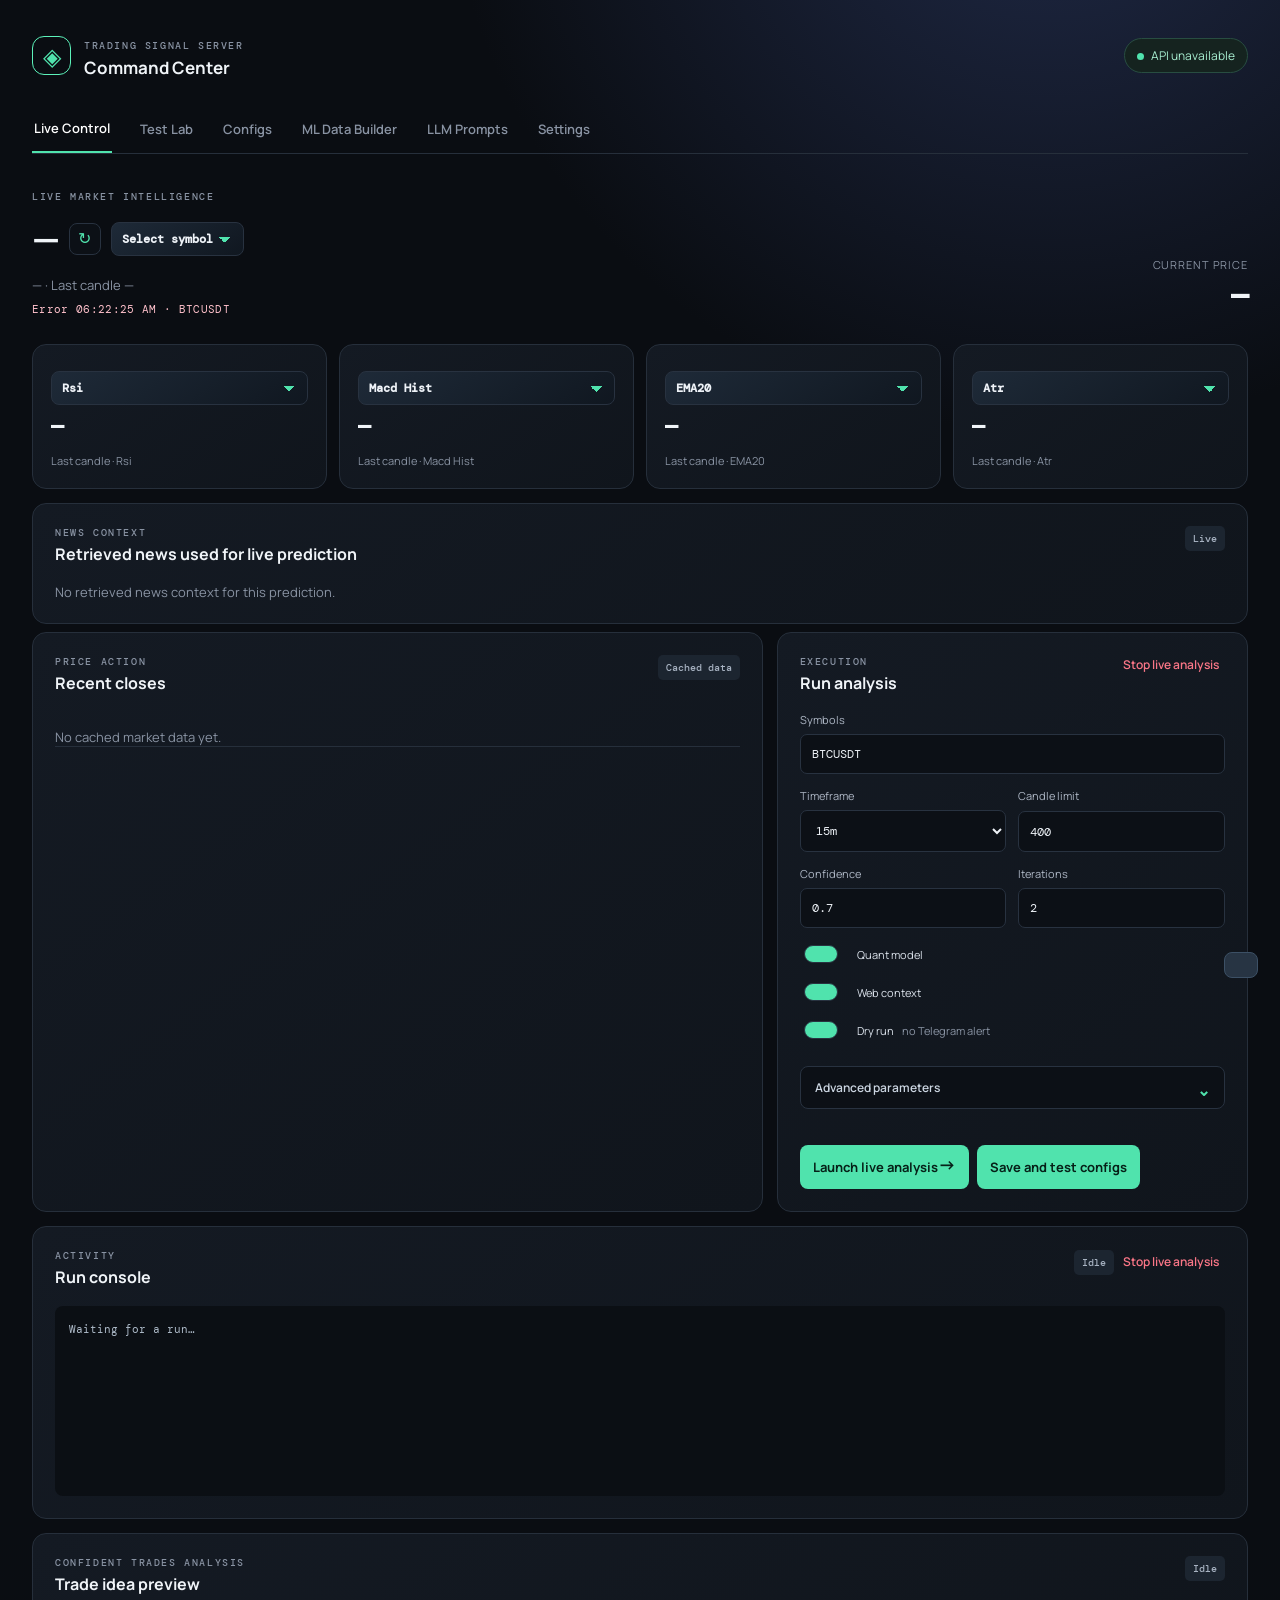
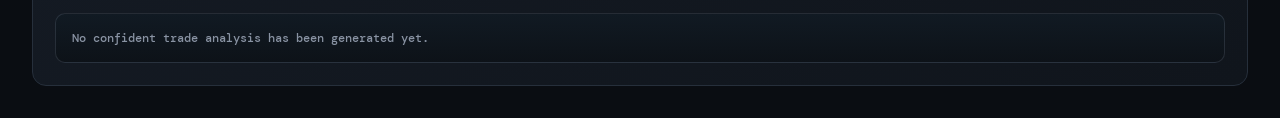
==== dashboard/index.html @ 07261c42 "Update trading signal server" ====
<!doctype html>
<html lang="en">
<head>
  <meta charset="utf-8"><meta name="viewport" content="width=device-width,initial-scale=1">
  <title>Signal Command Center</title><link rel="stylesheet" href="styles.css">
</head>
<body>
  <main class="shell">
    <header><div class="brand"><span class="mark">◈</span><div><small>TRADING SIGNAL SERVER</small><h1>Command Center</h1></div></div><div class="status"><i></i><span id="connection">Syncing</span></div></header>
    <nav class="tabs" aria-label="Primary navigation"><button class="tab active" data-tab="live">Live Control</button><button class="tab" data-tab="test">Test Lab</button><button class="tab" data-tab="configs">Configs</button><button class="tab" data-tab="ml-data">ML Data Builder</button><button class="tab" data-tab="prompts">LLM Prompts</button><button class="tab" data-tab="settings">Settings</button></nav>

    <section class="page active" id="live">
      <div class="hero"><div><p class="eyebrow">LIVE MARKET INTELLIGENCE</p><div class="symbol-picker-row"><h2 id="symbol">—</h2><button id="refresh-dashboard" class="refresh-button" type="button" title="Reload latest data for the selected symbol" aria-label="Reload latest data">↻</button><label class="symbol-select-wrap"><span class="visually-hidden">Choose symbol</span><select id="symbol-selector"><option value="">Select symbol</option></select></label></div><p class="subtitle"><span id="interval">—</span> · Last candle <span id="updated">—</span></p><div class="hero-progress" id="dashboard-loading" hidden><div class="hero-progress-meta"><span id="dashboard-loading-label">Fetching latest data…</span><span id="dashboard-loading-symbol">—</span></div><div class="hero-progress-bar" aria-hidden="true"><div class="hero-progress-fill" id="dashboard-loading-fill"></div></div></div><p class="dashboard-process-status" id="dashboard-process-status" role="status">Process idle.</p></div><div class="price"><span>Current price</span><strong id="price">—</strong></div></div>
      <div class="metrics"><article><label class="symbol-select-wrap metric-select-wrap"><span class="visually-hidden">Choose indicator</span><select class="metric-selector" data-metric-target="rsi" data-default-indicator="rsi"></select></label><strong id="rsi">—</strong><small id="rsi-caption">Last candle · RSI</small></article><article><label class="symbol-select-wrap metric-select-wrap"><span class="visually-hidden">Choose indicator</span><select class="metric-selector" data-metric-target="macd" data-default-indicator="macd_hist"></select></label><strong id="macd">—</strong><small id="macd-caption">Last candle · MACD Histogram</small></article><article><label class="symbol-select-wrap metric-select-wrap"><span class="visually-hidden">Choose indicator</span><select class="metric-selector" data-metric-target="forecast" data-default-indicator="EMA20"></select></label><strong id="forecast">—</strong><small id="forecast-caption">Last candle · EMA20</small></article><article><label class="symbol-select-wrap metric-select-wrap"><span class="visually-hidden">Choose indicator</span><select class="metric-selector" data-metric-target="news-count" data-default-indicator="atr"></select></label><strong id="news-count">—</strong><small id="news-count-caption">Last candle · ATR</small></article></div>
      <section class="card news-card" id="live-news-card"><div class="card-head"><div><p class="eyebrow">NEWS CONTEXT</p><h3>Retrieved news used for live prediction</h3></div><span class="badge">Live</span></div><div class="news-list" id="live-news-list"><p class="subtitle">No retrieved news context yet.</p></div></section>
      <div class="grid"><section class="card chart-card"><div class="card-head"><div><p class="eyebrow">PRICE ACTION</p><h3>Recent closes</h3></div><span class="badge">Cached data</span></div><div id="chart" class="chart"></div></section>
      <section class="card run-card"><div class="card-head"><div><p class="eyebrow">EXECUTION</p><h3>Run analysis</h3></div><button id="stop" class="text-button" type="button" title="Stop the running live analysis process" aria-label="Stop live analysis">Stop live analysis</button></div>
      <form id="live-form" class="form"><label>Symbols<input name="symbols" value="BTCUSDT" placeholder="BTCUSDT, ETHUSDT"></label><div class="pair"><label>Timeframe<select name="interval"><option>15m</option><option>1h</option><option>4h</option><option>1d</option></select></label><label>Candle limit<input name="limit" type="number" value="400" min="50" max="2000"></label></div><div class="pair"><label>Confidence<input name="confidence" type="number" value="0.7" step="0.05" min="0" max="1"></label><label>Iterations<input name="iterations" type="number" value="2" min="1" max="5"></label></div><label class="switch"><input name="quant" type="checkbox" checked><span></span>Quant model</label><label class="switch"><input name="web" type="checkbox" checked><span></span>Web context</label><label class="switch"><input name="dry_run" type="checkbox" checked><span></span>Dry run <em>no Telegram alert</em></label><div class="form-actions"><button class="primary" type="submit">Launch live analysis <b>→</b></button><button class="primary" type="button" id="save-and-test-configs">Save and test configs</button></div></form></section></div>
      <section class="card log-card"><div class="card-head"><div><p class="eyebrow">ACTIVITY</p><h3>Run console</h3></div><div><span id="run-state" class="badge">Idle</span> <button id="stop-console" class="text-button" type="button" title="Stop the running live analysis process" aria-label="Stop live analysis from console">Stop live analysis</button></div></div><pre id="log">Waiting for a run…</pre></section>
      <section class="card telegram-card" id="live-telegram-card">
        <div class="card-head"><div><p class="eyebrow">CONFIDENT TRADES ANALYSIS</p><h3>Trade idea preview</h3></div><span id="telegram-status" class="badge">Idle</span></div>
        <div id="telegram-message" class="telegram-message"><p class="subtitle">No confident trade analysis has been generated yet.</p></div>
      </section>
    </section>

    <section class="page" id="test"><div class="hero"><div><p class="eyebrow">HISTORICAL STRATEGY VALIDATION</p><h2>Test Lab</h2><p class="subtitle">Evaluate historical performance before putting a strategy live.</p><div id="test-config-label" style="font-size:11px;letter-spacing:.12em;text-transform:uppercase;opacity:.72;margin-top:8px;">Config: LIVE</div></div></div><div class="metrics" id="test-metrics"><article><span>Trades</span><strong>—</strong><small>All completed positions</small></article><article><span>Win rate</span><strong>—</strong><small>Historical success rate</small></article><article><span>Total return</span><strong>—</strong><small>Strategy performance</small></article><article><span>Max drawdown</span><strong>—</strong><small>Largest historical decline</small></article></div><div class="grid"><section class="card"><div class="card-head"><div><p class="eyebrow">BACKTEST</p><h3>Run historical test</h3></div></div><form id="test-form" class="form"><label>Symbols<input name="symbols" value="BTCUSDT"></label><div class="pair"><label>Timeframe<select name="interval"><option>15m</option><option selected>1h</option><option>4h</option><option>1d</option></select></label><label>Lookback candles<input name="limit" type="number" value="400" min="50" max="2000"></label></div><div class="form-actions"><button class="primary" type="submit">Run backtest <b>→</b></button><button class="primary" type="button" id="export-test-config">Export config</button><button class="primary" type="button" id="import-test-config">Import config</button></div></form></section><section class="card"><div class="card-head"><div><p class="eyebrow">LATEST RESULT</p><h3>Strategy summary</h3></div></div><div id="summary" class="summary">No saved test result found.</div></section></div></section>

    <section class="page" id="configs"><div class="hero"><div><p class="eyebrow">CONFIGURATIONS</p><h2>Configs</h2><p class="subtitle">Saved test settings can be imported back into the Test Lab.</p></div></div><section class="card"><div class="card-head"><div><p class="eyebrow">CONFIG LIBRARY</p><h3>Saved scenarios</h3></div></div><div id="saved-configs-list" class="summary">No configs saved yet.</div></section></section>

      <section class="page" id="ml-data">
        <div class="hero"><div><p class="eyebrow">ML DATA BUILDER</p><h2>Collected signals</h2><p class="subtitle">Preview, correct, and export signal records for model training.</p></div></div>
        <section class="card"><div class="card-head"><div><p class="eyebrow">DATASET</p><h3>Recent records</h3></div><div><button id="ml-export" class="primary">Export JSON</button></div></div><div id="ml-list" style="padding:12px;max-height:520px;overflow:auto;font-size:13px"></div></section>
      </section>

    <section class="page" id="prompts">
      <div class="hero"><div><p class="eyebrow">LLM PROMPTS</p><h2>Prompt library</h2><p class="subtitle">Browse, edit, and create prompt files for voting models.</p></div></div>
      <div class="grid">
        <section class="card"><div class="card-head"><div><p class="eyebrow">PROMPT FILES</p><h3>Available prompts</h3></div></div><div id="prompt-files-list" class="prompt-files-list"><p class="subtitle">Loading prompt files…</p></div></section>
        <section class="card"><div class="card-head"><div><p class="eyebrow">EDIT PROMPT</p><h3>Selected prompt file</h3></div></div><form id="prompt-file-form" class="form"><label>Prompt file name<input id="prompt-file-name" name="name" placeholder="e.g. base_template.txt"></label><label>Prompt content<textarea id="prompt-file-content" name="content" placeholder="Write or paste prompt text here."></textarea></label><div class="form-actions"><button type="submit" class="primary">Save prompt file</button><button type="button" id="prompt-file-clear" class="text-button">New prompt</button></div></form></section>
      </div>
      <section class="card"><div class="card-head"><div><p class="eyebrow">MODEL MAPPINGS</p><h3>Current voting model settings</h3></div></div><div id="prompt-model-summary" class="prompt-model-summary"><p class="subtitle">Set model names and prompt files in the Live or Test forms, then open this tab to review them.</p></div></section>
    </section>

    <section class="page" id="settings"><div class="hero"><div><p class="eyebrow">LOCAL CONFIGURATION</p><h2>Settings</h2><p class="subtitle">Store credentials locally for OpenRouter and optional Telegram alerts.</p></div></div><section class="card settings-card"><div class="card-head"><div><p class="eyebrow">CREDENTIALS</p><h3>API settings</h3></div><span id="settings-state" class="badge">Not loaded</span></div><form id="settings-form" class="form"><label>OpenRouter API key<input name="openrouter_api_key" type="password" placeholder="Leave blank to keep saved key"></label><label>Telegram bot token <em>optional</em><input name="telegram_bot_token" type="password" placeholder="Leave blank to keep saved token"></label><label>Telegram chat ID <em>optional</em><input name="telegram_chat_id" type="password" placeholder="Leave blank to keep saved chat ID"></label><button class="primary" type="submit">Save settings <b>→</b></button></form></section></section>
  </main><div id="toast"></div><script src="app.js"></script>
</body></html>
---- dashboard/styles.css ----
@import url('https://fonts.googleapis.com/css2?family=DM+Mono:wght@400;500&family=Manrope:wght@400;500;600;700;800&display=swap');
.advanced-title{font-size:13px;margin:20px 0 0;color:#f0f4f8;border-top:1px solid #283240;padding-top:18px}
.advanced-parameters{border:1px solid #283240;border-radius:8px;background:#0c1016}.advanced-parameters summary{list-style:none;cursor:pointer;padding:13px;color:#cbd5e1;font:600 12px Manrope}.advanced-parameters summary::-webkit-details-marker{display:none}.advanced-parameters summary:after{content:'⌄';float:right;color:#50e3ad;font-size:16px;transition:.2s}.advanced-parameters[open] summary:after{transform:rotate(180deg)}.advanced-fields{display:grid;gap:14px;padding:0 14px 14px}.advanced-fields .advanced-title:first-child{margin-top:0}

/* Ensure advanced parameters sit cleanly inside forms with consistent spacing */
#live-form .advanced-parameters, #test-form .advanced-parameters {
	margin: 10px 0 12px;
	width: 100%;
}
#live-form .advanced-parameters summary, #test-form .advanced-parameters summary {
	display: block;
	padding: 12px 14px;
	margin: 0;
	border-radius: 8px;
	background: transparent;
}
.form .advanced-fields{padding:10px 12px}
.form-actions{margin-top:10px}

/* Manage button row inside advanced parameters */
.advanced-parameters .manage-row{display:flex;justify-content:flex-end;margin:10px 12px 6px}
.advanced-parameters .manage-row .text-button{padding:8px 12px}
.run-running .hero,.run-running #test-debug{border-color:#8a7dff;box-shadow:0 0 0 1px #8a7dff33}.run-running #test-debug-state{background:#302d5c;color:#c4c0ff}.run-completed .hero,.run-completed #test-debug{border-color:#50e3ad;box-shadow:0 0 0 1px #50e3ad33}.run-completed #test-debug-state{background:#15382d;color:#a8efd1}.run-failed .hero,.run-failed #test-debug{border-color:#fa7687;box-shadow:0 0 0 1px #fa768733}.run-failed #test-debug-state{background:#48212a;color:#ffc1cb}.run-stopped .hero,.run-stopped #test-debug{border-color:#8b7ae6;box-shadow:0 0 0 1px rgba(139,122,230,.25)}.run-stopped #test-debug-state{background:#2d2a3f;color:#dac8ff}
.test-details-card{margin:14px 0}.summary-row{display:grid;gap:4px;padding:10px 0;border-bottom:1px solid #262f3b}.summary-row:last-child{border-bottom:0}.summary-row span{font-size:10px;text-transform:uppercase;letter-spacing:.08em;color:#8993a3}.summary-row b{display:block;color:#f0f4f8}.summary-row small{display:block;color:#8993a3;line-height:1.4;margin-top:1px}.detail-controls{display:grid;grid-template-columns:1.4fr repeat(3,1fr);gap:16px;margin:8px 0 18px}.detail-controls label{font-size:11px;color:#aeb7c5;display:grid;gap:8px}.detail-controls input,.detail-controls select{width:100%;color:#eef2f7;background:#0c1016;border:1px solid #283240;border-radius:8px;padding:11px 12px;font:12px 'DM Mono';outline:none}.detail-controls select{appearance:none;background-color:#151d28;background-image:linear-gradient(45deg,transparent 50%,#50e3ad 50%),linear-gradient(135deg,#50e3ad 50%,transparent 50%),linear-gradient(145deg,#1e2a38,#101720);background-position:calc(100% - 18px) 17px,calc(100% - 12px) 17px,0 0;background-size:6px 6px,6px 6px,100% 100%;background-repeat:no-repeat;padding:12px 38px 12px 14px;border-color:#3a4a5f;box-shadow:inset 0 1px 0 #ffffff08}.detail-controls input:focus,.detail-controls select:focus{border-color:#50e3ad;box-shadow:0 0 0 2px #50e3ad22}.test-details-card canvas{width:100%;height:360px;display:block;background:#0b0f14;border:1px solid #262f3b;border-radius:8px;margin-top:14px}
:root{--bg:#0a0d12;--panel:#11161e;--line:#262f3b;--muted:#8993a3;--text:#f0f4f8;--mint:#50e3ad;--violet:#8a7dff;--red:#fa7687}*{box-sizing:border-box}body{margin:0;background:radial-gradient(circle at 82% -10%,#202a48 0,transparent 28%),var(--bg);color:var(--text);font-family:Manrope,Arial,sans-serif}.shell{max-width:1360px;margin:auto;padding:32px}header{display:flex;justify-content:space-between;align-items:center;margin-bottom:40px}.brand{display:flex;align-items:center;gap:13px}.mark{display:grid;place-items:center;width:39px;height:39px;border:1px solid #5cf2ba;border-radius:12px;color:var(--mint);font-size:24px}.brand small,.eyebrow{font:500 10px 'DM Mono';letter-spacing:.16em;color:#8993a3;margin:0}.brand h1{font-size:17px;margin:2px 0 0}.status{font-size:12px;background:#15231f;border:1px solid #284d41;color:#a8efd1;padding:8px 12px;border-radius:50px}.status i{display:inline-block;width:7px;height:7px;border-radius:50%;background:var(--mint);margin-right:7px}.tabs{border-bottom:1px solid var(--line);display:flex;gap:26px;margin-bottom:36px}.tab{font:600 13px Manrope;border:0;background:transparent;padding:0 2px 14px;color:var(--muted);cursor:pointer}.tab.active{color:#fff;border-bottom:2px solid var(--mint)}.page{display:none}.page.active{display:block}.hero{display:flex;justify-content:space-between;align-items:end;margin-bottom:28px}.hero h2{font-size:36px;letter-spacing:-.04em;margin:5px 0}.subtitle{color:var(--muted);margin:0;font-size:13px}.hero-progress{margin-top:10px;display:grid;gap:7px;max-width:560px;padding:10px 12px;border:1px solid rgba(80,227,173,.2);background:rgba(12,16,22,.72);border-radius:10px}.hero-progress-meta{display:flex;justify-content:space-between;align-items:center;gap:10px;color:#cbd5e1;font:600 11px 'DM Mono';text-transform:uppercase;letter-spacing:.08em}.hero-progress-meta span:last-child{color:#50e3ad}.hero-progress-bar{height:8px;border-radius:999px;overflow:hidden;background:#1c2530;border:1px solid #283240}.hero-progress-fill{width:0;height:100%;border-radius:inherit;background:linear-gradient(90deg,#50e3ad 0%,#8a7dff 100%);transition:width .2s ease}.price{text-align:right}.price span,.metrics span{font-size:11px;text-transform:uppercase;letter-spacing:.08em;color:var(--muted)}.price strong{display:block;font:700 29px 'DM Mono';margin-top:4px}.metrics{display:grid;grid-template-columns:repeat(4,1fr);gap:12px;margin-bottom:14px}.metrics article,.card{background:linear-gradient(145deg,#141a23,#10151c);border:1px solid var(--line);border-radius:14px}.metrics article{padding:18px}.metrics strong{display:block;font:700 21px 'DM Mono';margin:9px 0 6px}.metrics small{font-size:11px;color:var(--muted)}.grid{display:grid;grid-template-columns:1.55fr 1fr;gap:14px}.card{padding:22px}.card-head{display:flex;justify-content:space-between;align-items:start;margin-bottom:18px}.card h3{font-size:16px;margin:4px 0 0}.badge{font:500 10px 'DM Mono';color:#a8b3c2;background:#1c2530;padding:6px 8px;border-radius:5px}.chart{display:flex;flex-direction:column;gap:12px;padding:16px 0 0;border-bottom:1px solid var(--line)}.chart-meta{display:flex;justify-content:space-between;align-items:center;gap:12px;color:var(--muted);font:10px 'DM Mono';text-transform:uppercase}.chart-price-labels{display:flex;justify-content:flex-end;gap:12px;flex:1;flex-wrap:wrap}.chart-price-labels span{white-space:nowrap}.chart-frame{font-size:11px;color:#cbd5e1}.chart-body{height:220px;display:flex;align-items:end;gap:3px;border-bottom:1px solid var(--line);padding-bottom:4px}.bar{flex:1;min-width:3px;background:linear-gradient(#8a7dff,#5149a8);border-radius:2px 2px 0 0;opacity:.9}.chart-xaxis{display:flex;justify-content:space-between;gap:3px;color:var(--muted);font:10px 'DM Mono';text-transform:none}.chart-xaxis span{white-space:nowrap;opacity:.85}.form{display:grid;gap:14px}.form label{font-size:11px;color:#aeb7c5;display:grid;gap:7px}.form input,.form select{width:100%;color:#eef2f7;background:#0c1016;border:1px solid #283240;border-radius:7px;padding:11px;font:12px 'DM Mono';outline:none}.form input:focus,.form select:focus{border-color:#7e73e8}.pair{display:grid;grid-template-columns:1fr 1fr;gap:12px}.switch{display:flex!important;align-items:center;grid-template-columns:unset!important;gap:8px!important;color:#dbe2eb!important}.switch input{width:34px!important;height:18px;appearance:none;border-radius:20px!important;background:#26303d!important;padding:0!important}.switch input:checked{background:var(--mint)!important}.switch em{font-style:normal;color:var(--muted)}.primary{border:0;border-radius:8px;background:var(--mint);color:#062118;font:700 13px Manrope;padding:13px;cursor:pointer}.primary b{float:right;font-size:18px;line-height:12px}.text-button{border:0;background:transparent;color:var(--red);font:600 12px Manrope;cursor:pointer}.log-card{margin-top:14px}pre{height:190px;overflow:auto;margin:0;padding:14px;background:#0b0f14;border-radius:8px;color:#aebbc9;font:11px/1.7 'DM Mono';white-space:pre-wrap}.summary{font-size:13px;line-height:2;color:#bcc5d1}.summary b{color:#fff}#toast{position:fixed;right:22px;bottom:22px;background:#273443;border:1px solid #3c5065;padding:12px 16px;border-radius:8px;font-size:12px;transform:translateY(100px);transition:.25s}@media(max-width:760px){.shell{padding:20px}.metrics,.grid{grid-template-columns:1fr 1fr}.grid{display:grid}.chart-card{grid-column:span 2}.hero h2{font-size:28px}.price strong{font-size:18px}}@media(max-width:480px){.metrics,.grid{grid-template-columns:1fr}.chart-card{grid-column:auto}.hero{align-items:start;gap:16px}.price{padding-top:17px}.pair{grid-template-columns:1fr}.status{display:none}}#summary.summary{display:grid;gap:10px;line-height:1.35;color:#bcc5d1}.summary .summary-row{display:grid;gap:3px;padding:10px 12px;background:#0c1016;border:1px solid #262f3b;border-radius:8px}.summary .summary-row span{font:500 10px 'DM Mono';text-transform:uppercase;letter-spacing:.08em;color:#8993a3}.summary .summary-row b{font:700 15px 'DM Mono';color:#f0f4f8}.summary .summary-row small{font-size:11px;line-height:1.35;color:#8993a3}
#summary .summary-row{margin:0 0 10px;padding:10px 12px;background:#0c1016;border:1px solid #262f3b;border-radius:8px;line-height:1.35}#summary .summary-row span{display:inline-block;margin-bottom:4px;font:500 10px 'DM Mono';text-transform:uppercase;letter-spacing:.08em;color:#8993a3}#summary .summary-row b{display:inline-block;margin-bottom:3px;font:700 15px 'DM Mono';color:#f0f4f8}#summary .summary-row small{display:inline-block;font-size:11px;line-height:1.35;color:#8993a3}
#summary .summary-row p{display:block;margin:0;line-height:1.2}#summary .summary-row p span{margin:0 3px 0 0}#summary .summary-row p b{margin:0;white-space:nowrap}
#test-debug-log{display:block;max-height:260px;overflow-y:auto;padding:12px;background:#0b0f14;border:1px solid rgba(148,163,184,.18);border-radius:8px;color:#aebbc9;font:11px/1.7 'DM Mono';white-space:pre-wrap;scrollbar-width:thin;scrollbar-color:#3a4a5f #11161e}#test-debug-log::-webkit-scrollbar{width:8px}#test-debug-log::-webkit-scrollbar-thumb{background:#3a4a5f;border-radius:999px}#test-debug-log::-webkit-scrollbar-track{background:#11161e}
.news-card{margin-top:14px;margin-bottom:8px;max-height:320px}.trade-news{margin-top:18px;border-top:1px solid #262f3b;padding-top:16px}.news-list{display:grid;gap:10px;max-height:220px;overflow-y:auto;padding-right:6px;scrollbar-width:thin;scrollbar-color:#3a4a5f #11161e}.news-list::-webkit-scrollbar{width:8px}.news-list::-webkit-scrollbar-thumb{background:#3a4a5f;border-radius:999px}.news-list::-webkit-scrollbar-track{background:#11161e}.news-item{background:#0c1016;border:1px solid #262f3b;border-radius:8px;padding:12px}.news-item a{display:block;color:#f0f4f8;font-weight:700;text-decoration:none;line-height:1.35}.news-item a:hover{color:#50e3ad}.news-item small{display:block;margin:5px 0;color:#8993a3;font:11px 'DM Mono'}.news-item p{margin:0;color:#bcc5d1;font-size:12px;line-height:1.45}.telegram-card{margin-top:14px}.telegram-message{padding:14px 16px;border:1px solid rgba(148,163,184,.18);border-radius:10px;background:linear-gradient(180deg,#111a23,#0d1218);color:#ecf6ff;font:500 13px/1.7 'DM Mono',monospace;white-space:pre-wrap;word-break:break-word}.telegram-message b{color:#f0f4f8}.telegram-message .subtitle{font-size:12px}.telegram-message .telegram-empty{color:#8993a3}
.settings-card{max-width:720px}.settings-card em{font-style:normal;color:#8993a3;font-size:11px}
.dashboard-process-status{margin:8px 0 0;color:#8993a3;font:11px 'DM Mono';letter-spacing:.03em}.dashboard-process-status[data-state="running"]{color:#c4c0ff}.dashboard-process-status[data-state="complete"]{color:#a8efd1}.dashboard-process-status[data-state="error"]{color:#ffc1cb}
.field-warning{border-color:#fa7687!important;box-shadow:0 0 0 2px #fa768722!important;opacity:.65}.field-muted{color:#8993a3!important}.field-error{border-color:#fa7687!important;box-shadow:0 0 0 2px #fa768733!important}.field-error-label{color:#ffc1cb!important}

/* Default hint displayed under parameter labels */
.default-hint{display:block;color:#8993a3;font-size:11px;margin-top:6px}
.field-required .default-hint{color:#ffc1cb}

/* Asterisk marker for fields without defaults */
.required-star{color:#fa7687;font-weight:700;margin-left:6px;font-size:14px}

/* For labels with required markers, preserve standard label layout
	and use .label-title to keep the title+star on one row. This ensures
	the default hint and input remain stacked below the title. */
label.has-required{display:grid;gap:7px}

/* Title wrapper inside labels: keep title+star on single inline row */
.label-title{display:inline-flex;align-items:center;gap:6px}

/* Prompt editor */
.prompt-files-list{padding:12px;max-height:520px;overflow:auto;font-size:13px}
.prompt-file-row{display:flex;gap:8px;align-items:center;padding:8px;border-bottom:1px solid #262f3b}
.prompt-file-row .secondary{background:#151d28;border:1px solid #3a4a5f;padding:6px 10px;border-radius:8px;color:#50e3ad}
.prompt-file-row .text-button{background:transparent;border:0;color:#8993a3}
.prompt-model-summary{padding:12px}
.form-actions{display:flex;gap:8px;align-items:center}
.form textarea{min-height:220px;resize:vertical;padding:12px;border-radius:8px}

/* Top action row used above forms */
/* removed form-top-actions positioning so buttons inside forms keep original layout */
.symbol-picker-row{display:flex;align-items:center;gap:10px;flex-wrap:wrap;margin:6px 0 8px}.refresh-button{display:inline-grid;place-items:center;width:32px;height:32px;border:1px solid #283240;border-radius:8px;background:#0c1016;color:#50e3ad;cursor:pointer;font-size:16px;line-height:1}.refresh-button:hover{border-color:#50e3ad;box-shadow:0 0 0 2px #50e3ad22}.refresh-button:active{transform:translateY(1px)}.symbol-select-wrap{display:flex;align-items:center}.symbol-select-wrap select{background:#0c1016;border:1px solid #283240;border-radius:8px;padding:8px 30px 8px 10px;color:#eef2f7;font:600 12px 'DM Mono';outline:none;appearance:none;background-image:linear-gradient(45deg,transparent 50%,#50e3ad 50%),linear-gradient(135deg,#50e3ad 50%,transparent 50%),linear-gradient(145deg,#1e2a38,#101720);background-position:calc(100% - 18px) 14px,calc(100% - 12px) 14px,0 0;background-size:6px 6px,6px 6px,100% 100%;background-repeat:no-repeat}.symbol-select-wrap select:focus{border-color:#50e3ad;box-shadow:0 0 0 2px #50e3ad22}.metric-select-wrap{margin-top:8px;width:100%}.metric-select-wrap select{width:100%}.visually-hidden{position:absolute!important;width:1px;height:1px;padding:0;margin:-1px;overflow:hidden;clip:rect(0,0,0,0);white-space:nowrap;border:0}
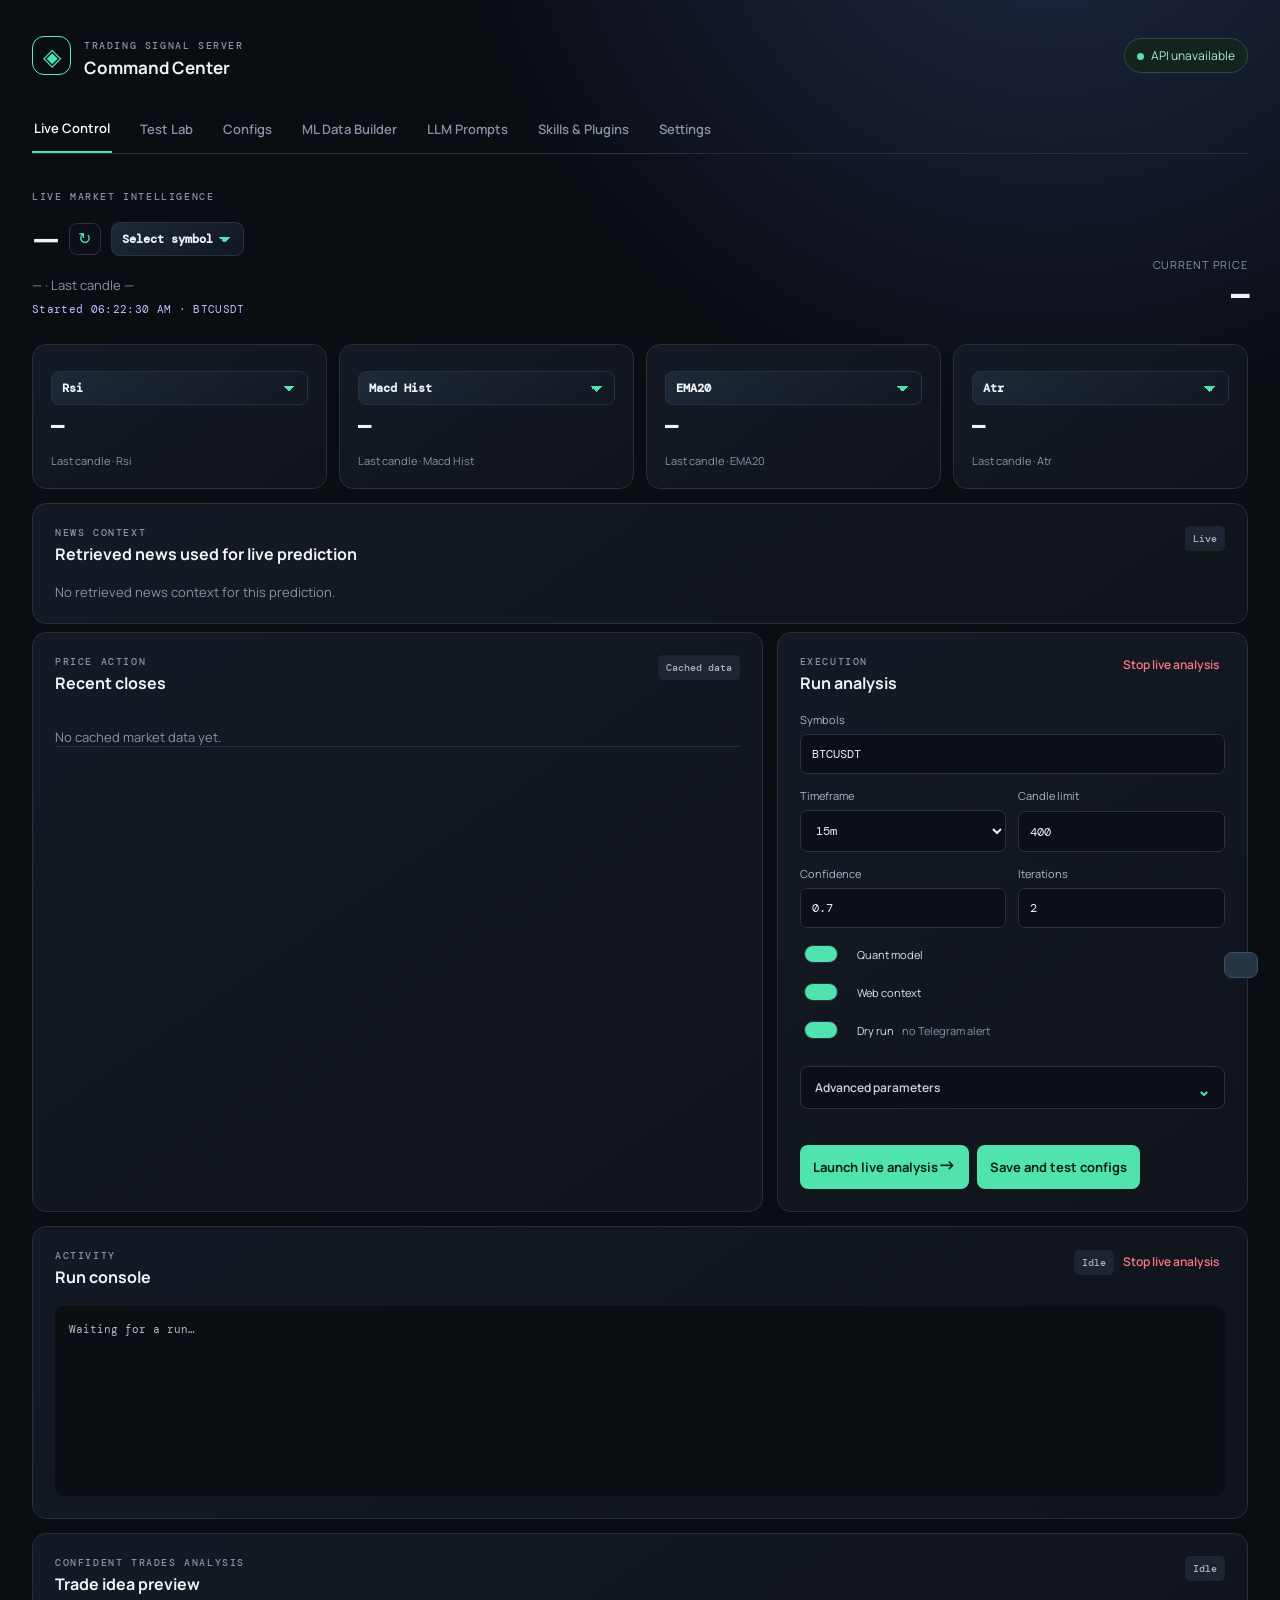
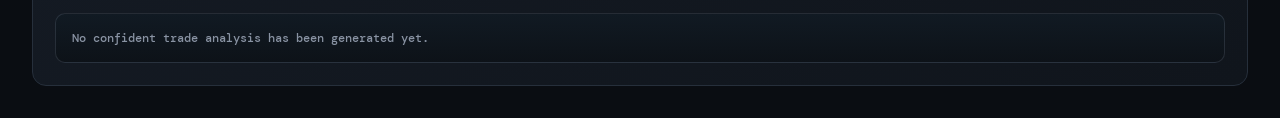
==== commit 43aa411f: "Prepare v2 model workflows and backtesting Add Jev typed Fibonacci decisions, extensible plugins and" ====
--- a/dashboard/index.html
+++ b/dashboard/index.html
@@ -7,7 +7,7 @@
 <body>
   <main class="shell">
     <header><div class="brand"><span class="mark">◈</span><div><small>TRADING SIGNAL SERVER</small><h1>Command Center</h1></div></div><div class="status"><i></i><span id="connection">Syncing</span></div></header>
-    <nav class="tabs" aria-label="Primary navigation"><button class="tab active" data-tab="live">Live Control</button><button class="tab" data-tab="test">Test Lab</button><button class="tab" data-tab="configs">Configs</button><button class="tab" data-tab="ml-data">ML Data Builder</button><button class="tab" data-tab="prompts">LLM Prompts</button><button class="tab" data-tab="settings">Settings</button></nav>
+    <nav class="tabs" aria-label="Primary navigation"><button class="tab active" data-tab="live">Live Control</button><button class="tab" data-tab="test">Test Lab</button><button class="tab" data-tab="configs">Configs</button><button class="tab" data-tab="ml-data">ML Data Builder</button><button class="tab" data-tab="prompts">LLM Prompts</button><button class="tab" data-tab="extensions">Skills &amp; Plugins</button><button class="tab" data-tab="settings">Settings</button></nav>
 
     <section class="page active" id="live">
       <div class="hero"><div><p class="eyebrow">LIVE MARKET INTELLIGENCE</p><div class="symbol-picker-row"><h2 id="symbol">—</h2><button id="refresh-dashboard" class="refresh-button" type="button" title="Reload latest data for the selected symbol" aria-label="Reload latest data">↻</button><label class="symbol-select-wrap"><span class="visually-hidden">Choose symbol</span><select id="symbol-selector"><option value="">Select symbol</option></select></label></div><p class="subtitle"><span id="interval">—</span> · Last candle <span id="updated">—</span></p><div class="hero-progress" id="dashboard-loading" hidden><div class="hero-progress-meta"><span id="dashboard-loading-label">Fetching latest data…</span><span id="dashboard-loading-symbol">—</span></div><div class="hero-progress-bar" aria-hidden="true"><div class="hero-progress-fill" id="dashboard-loading-fill"></div></div></div><p class="dashboard-process-status" id="dashboard-process-status" role="status">Process idle.</p></div><div class="price"><span>Current price</span><strong id="price">—</strong></div></div>
@@ -41,6 +41,22 @@
       <section class="card"><div class="card-head"><div><p class="eyebrow">MODEL MAPPINGS</p><h3>Current voting model settings</h3></div></div><div id="prompt-model-summary" class="prompt-model-summary"><p class="subtitle">Set model names and prompt files in the Live or Test forms, then open this tab to review them.</p></div></section>
     </section>
 
-    <section class="page" id="settings"><div class="hero"><div><p class="eyebrow">LOCAL CONFIGURATION</p><h2>Settings</h2><p class="subtitle">Store credentials locally for OpenRouter and optional Telegram alerts.</p></div></div><section class="card settings-card"><div class="card-head"><div><p class="eyebrow">CREDENTIALS</p><h3>API settings</h3></div><span id="settings-state" class="badge">Not loaded</span></div><form id="settings-form" class="form"><label>OpenRouter API key<input name="openrouter_api_key" type="password" placeholder="Leave blank to keep saved key"></label><label>Telegram bot token <em>optional</em><input name="telegram_bot_token" type="password" placeholder="Leave blank to keep saved token"></label><label>Telegram chat ID <em>optional</em><input name="telegram_chat_id" type="password" placeholder="Leave blank to keep saved chat ID"></label><button class="primary" type="submit">Save settings <b>→</b></button></form></section></section>
+    <section class="page" id="extensions">
+      <div class="hero"><div><p class="eyebrow">EXTENSION CATALOG</p><h2>Skills &amp; Plugins</h2><p class="subtitle">Search available inference plugins, preprocessing plugins, and additive prompt skills.</p></div></div>
+      <section class="card extension-controls">
+        <label class="extension-search-label" for="extension-search">Search catalog</label>
+        <input id="extension-search" type="search" placeholder="Search by name, type, or description">
+        <div class="extension-filters" role="group" aria-label="Filter catalog">
+          <button type="button" class="extension-filter active" data-extension-filter="all">All</button>
+          <button type="button" class="extension-filter" data-extension-filter="inference">Inference</button>
+          <button type="button" class="extension-filter" data-extension-filter="preprocessor">Preprocessing</button>
+          <button type="button" class="extension-filter" data-extension-filter="skill">Skills</button>
+        </div>
+        <p id="extension-count" class="subtitle" role="status">Open this tab to load available extensions.</p>
+      </section>
+      <div id="extension-list" class="extension-list" aria-live="polite"></div>
+    </section>
+
+    <section class="page" id="settings"><div class="hero"><div><p class="eyebrow">LOCAL CONFIGURATION</p><h2>Settings</h2><p class="subtitle">Store OpenRouter and optional direct TypeSafe Jev credentials locally, with optional Telegram alerts.</p></div></div><section class="card settings-card"><div class="card-head"><div><p class="eyebrow">CREDENTIALS</p><h3>API settings</h3></div><span id="settings-state" class="badge">Not loaded</span></div><form id="settings-form" class="form"><label>OpenRouter API key<input name="openrouter_api_key" type="password" placeholder="Leave blank to keep saved key"></label><label>TypeSafe API key for direct Jev<input name="typesafe_api_key" type="password" placeholder="Leave blank to keep saved key"></label><label>Telegram bot token <em>optional</em><input name="telegram_bot_token" type="password" placeholder="Leave blank to keep saved token"></label><label>Telegram chat ID <em>optional</em><input name="telegram_chat_id" type="password" placeholder="Leave blank to keep saved chat ID"></label><button class="primary" type="submit">Save settings <b>→</b></button></form></section></section>
   </main><div id="toast"></div><script src="app.js"></script>
 </body></html>
--- a/dashboard/styles.css
+++ b/dashboard/styles.css
@@ -16,6 +16,9 @@
 }
 .form .advanced-fields{padding:10px 12px}
 .form-actions{margin-top:10px}
+.form select[multiple]{min-height:112px;padding:8px;appearance:auto;background:#0c1016}
+.form select[multiple] option{padding:5px}
+.model-selection{display:grid;gap:8px;min-width:0}.model-choice-list{display:grid;grid-template-columns:repeat(2,minmax(0,1fr));gap:4px 8px;min-width:0;margin:0;padding:8px;border:1px solid #283240;border-radius:7px}.model-choice-list legend{padding:0 4px;color:#8993a3;font-size:10px}.model-choice-list label{display:flex!important;align-items:flex-start;gap:6px!important;min-width:0;color:#cbd5e1!important;font-size:10px!important;line-height:1.35;cursor:pointer}.model-choice-list input{flex:0 0 14px;width:14px!important;height:14px;margin:0;accent-color:#50e3ad}.model-choice-list span{overflow-wrap:anywhere}
 
 /* Manage button row inside advanced parameters */
 .advanced-parameters .manage-row{display:flex;justify-content:flex-end;margin:10px 12px 6px}
@@ -55,6 +58,11 @@
 .form-actions{display:flex;gap:8px;align-items:center}
 .form textarea{min-height:220px;resize:vertical;padding:12px;border-radius:8px}
 
+.extension-controls{display:grid;gap:12px;margin-bottom:14px}.extension-search-label{font-size:11px;color:#aeb7c5}.extension-controls input{width:100%;padding:12px;color:#eef2f7;background:#0c1016;border:1px solid #283240;border-radius:8px;font:12px 'DM Mono';outline:none}.extension-controls input:focus{border-color:var(--mint);box-shadow:0 0 0 2px #50e3ad22}.extension-filters{display:flex;gap:8px;flex-wrap:wrap}.extension-filter,.extension-actions .secondary{padding:8px 11px;background:#151d28;border:1px solid #3a4a5f;border-radius:8px;color:#cbd5e1;font:600 11px Manrope;cursor:pointer}.extension-filter.active,.extension-filter:hover,.extension-actions .secondary:hover{border-color:var(--mint);color:var(--mint)}.extension-list{display:grid;grid-template-columns:repeat(2,minmax(0,1fr));gap:14px}.extension-card{min-width:0}.extension-card-heading{display:flex;justify-content:space-between;align-items:center;gap:10px}.extension-card-heading h3{margin:0;overflow-wrap:anywhere}.extension-description{color:#aeb7c5;font-size:12px;line-height:1.6}.extension-compatibility{margin:8px 0;color:var(--mint);font-size:11px;line-height:1.5}.extension-docs{border-top:1px solid var(--line);padding-top:12px;color:#cbd5e1;font-size:12px}.extension-docs summary{cursor:pointer;color:var(--mint)}.extension-docs pre{height:auto;max-height:300px;margin-top:10px;line-height:1.6}.extension-actions{display:flex;gap:8px;flex-wrap:wrap;margin-top:16px}.extension-actions .text-button{color:var(--muted)}.extension-actions .text-button:hover{color:var(--mint)}.extension-empty{grid-column:1/-1;color:var(--muted)}
+@media(max-width:760px){.tabs{gap:16px;overflow-x:auto;white-space:nowrap}.extension-list{grid-template-columns:1fr}}
+
+.model-picker{position:relative}.model-picker-toggle{position:relative;width:100%;height:56px;padding:7px 34px 7px 11px;display:block;text-align:left;background:#0c1016;border:1px solid #3a4a5f;border-radius:8px;color:#eef2f7;cursor:pointer;white-space:normal;overflow:hidden;line-height:1.35;transition:border-color .15s,box-shadow .15s}.model-picker-toggle:after{content:'▾';position:absolute;right:12px;top:50%;color:#50e3ad;font-size:14px;transform:translateY(-55%);transition:transform .15s}.model-picker-toggle:hover,.model-picker.is-open .model-picker-toggle{border-color:#50e3ad;box-shadow:0 0 0 2px #50e3ad22}.model-picker.is-open .model-picker-toggle:after{transform:translateY(-45%) rotate(180deg)}.model-picker-menu{display:none;position:absolute;z-index:5;top:calc(100% + 6px);left:0;right:0;max-height:245px;overflow-y:auto;padding:5px;background:#11161e;border:1px solid #3a4a5f;border-radius:8px;box-shadow:0 12px 28px #0008}.model-picker.is-open .model-picker-menu{display:grid;gap:2px}.model-picker-menu label{display:flex;align-items:center;gap:9px;min-height:34px;padding:7px 8px;border:0;border-radius:5px;color:#cbd5e1;font-size:11px;cursor:pointer;transition:background .15s,color .15s}.model-picker-menu label:hover{background:#15382d;color:#f0f4f8}.model-picker-menu input{width:15px;height:15px;margin:0;accent-color:#50e3ad}.model-picker-menu input:focus-visible{outline:2px solid #50e3ad;outline-offset:2px}.model-picker>input[type=hidden]{display:none}
+
 /* Top action row used above forms */
 /* removed form-top-actions positioning so buttons inside forms keep original layout */
 .symbol-picker-row{display:flex;align-items:center;gap:10px;flex-wrap:wrap;margin:6px 0 8px}.refresh-button{display:inline-grid;place-items:center;width:32px;height:32px;border:1px solid #283240;border-radius:8px;background:#0c1016;color:#50e3ad;cursor:pointer;font-size:16px;line-height:1}.refresh-button:hover{border-color:#50e3ad;box-shadow:0 0 0 2px #50e3ad22}.refresh-button:active{transform:translateY(1px)}.symbol-select-wrap{display:flex;align-items:center}.symbol-select-wrap select{background:#0c1016;border:1px solid #283240;border-radius:8px;padding:8px 30px 8px 10px;color:#eef2f7;font:600 12px 'DM Mono';outline:none;appearance:none;background-image:linear-gradient(45deg,transparent 50%,#50e3ad 50%),linear-gradient(135deg,#50e3ad 50%,transparent 50%),linear-gradient(145deg,#1e2a38,#101720);background-position:calc(100% - 18px) 14px,calc(100% - 12px) 14px,0 0;background-size:6px 6px,6px 6px,100% 100%;background-repeat:no-repeat}.symbol-select-wrap select:focus{border-color:#50e3ad;box-shadow:0 0 0 2px #50e3ad22}.metric-select-wrap{margin-top:8px;width:100%}.metric-select-wrap select{width:100%}.visually-hidden{position:absolute!important;width:1px;height:1px;padding:0;margin:-1px;overflow:hidden;clip:rect(0,0,0,0);white-space:nowrap;border:0}
